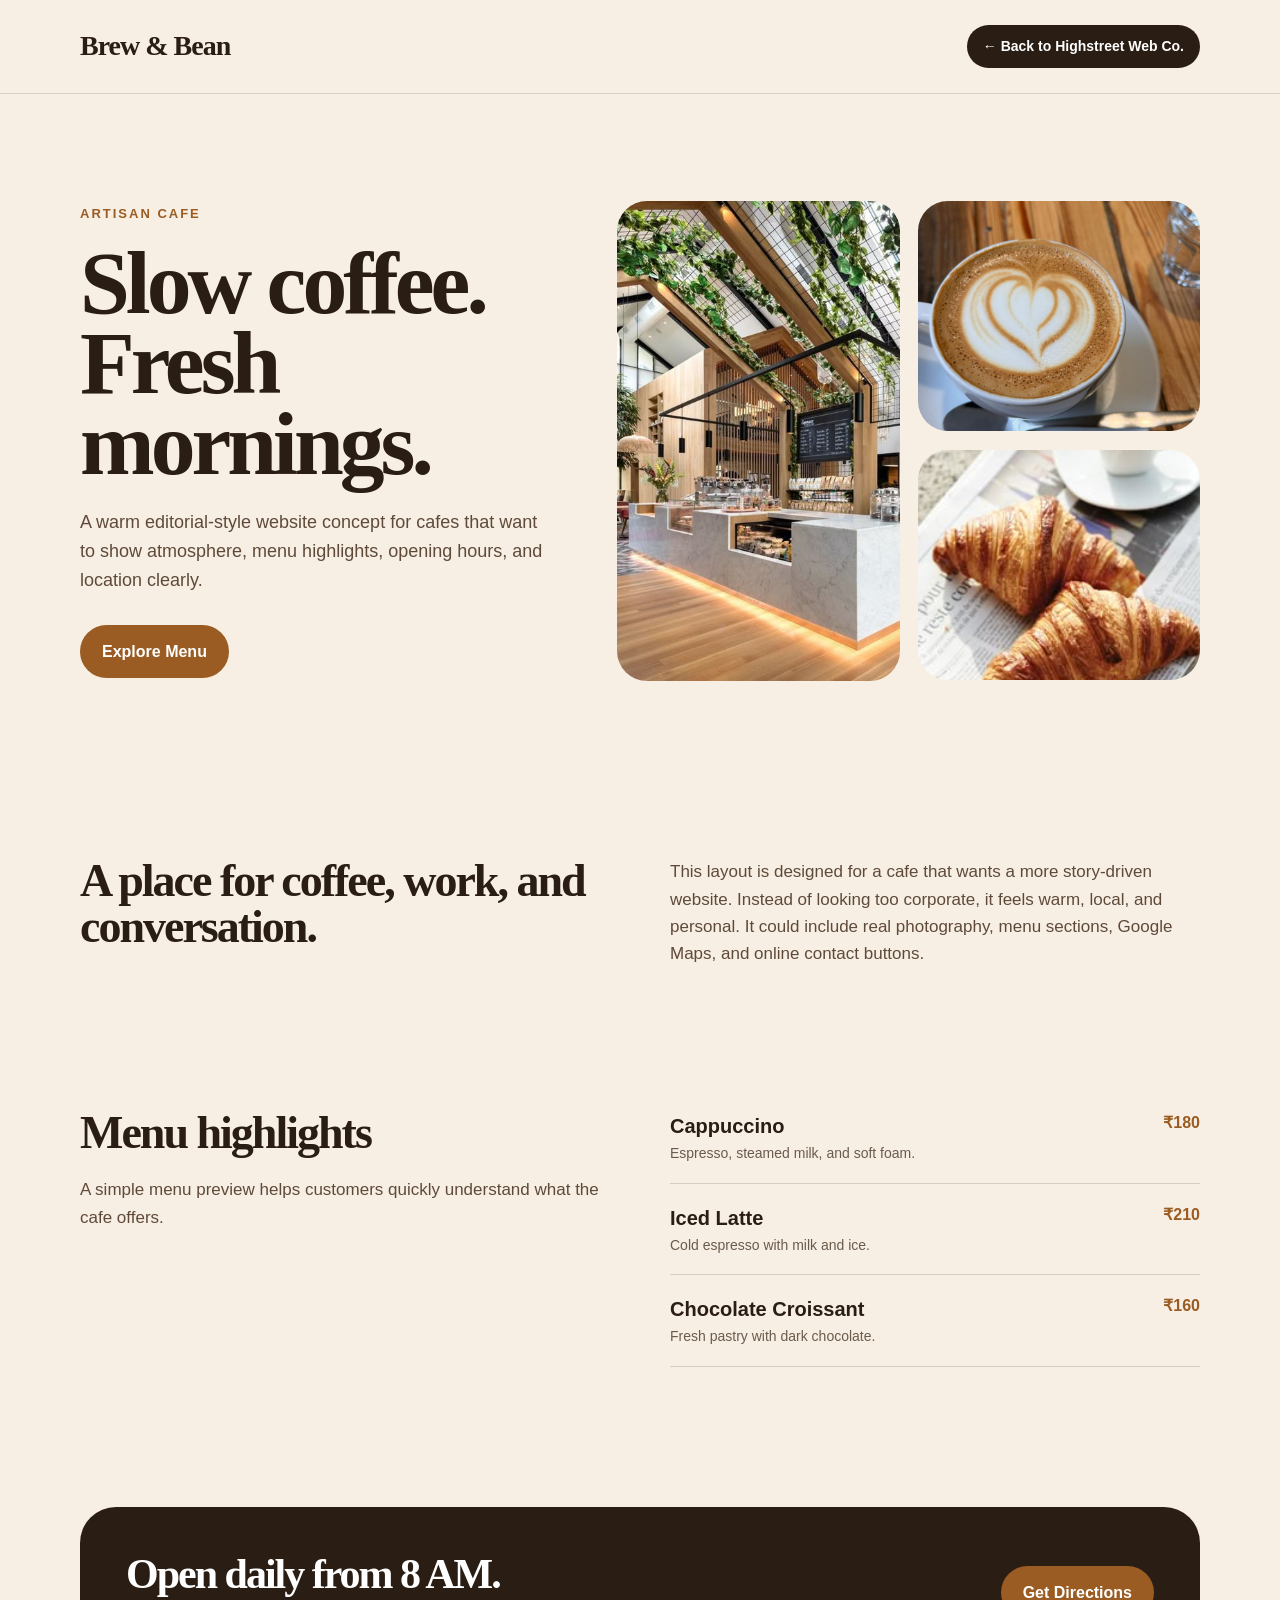
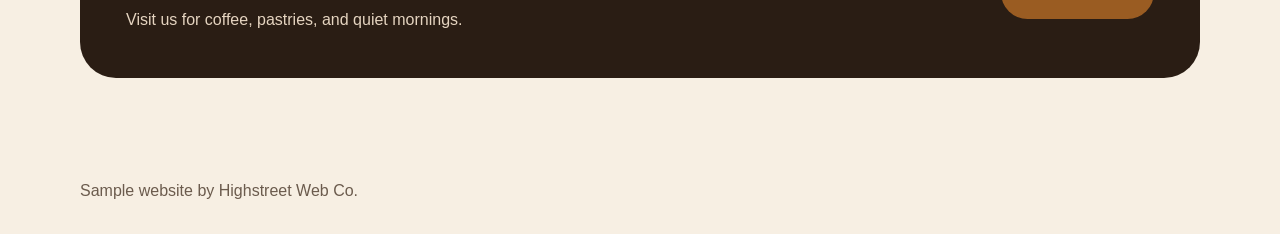
==== cafe.html @ 3121c7a8 "Add files via upload" ====
<!DOCTYPE html>
<html lang="en">
<head>
  <meta charset="UTF-8">
  <meta name="viewport" content="width=device-width, initial-scale=1.0">
  <title>Cafe Sample | Highstreet Web Co.</title>

  <style>
    *{margin:0;padding:0;box-sizing:border-box;}
    body{font-family:Georgia, serif;background:#f7efe3;color:#2a1d14;line-height:1.6;}
    a{text-decoration:none;color:inherit;}
    .container{width:min(1120px,92%);margin:auto;}

    header{
      padding:24px 0;
      border-bottom:1px solid rgba(42,29,20,0.15);
    }

    nav{
      display:flex;
      justify-content:space-between;
      align-items:center;
    }

    .logo{
      font-size:28px;
      font-weight:bold;
      letter-spacing:-1px;
    }

    .back{
      font-family:Arial, sans-serif;
      background:#2a1d14;
      color:white;
      padding:10px 16px;
      border-radius:999px;
      font-size:14px;
      font-weight:700;
    }

    .hero{
      padding:80px 0;
      display:grid;
      grid-template-columns:0.9fr 1.1fr;
      gap:60px;
      align-items:center;
    }

    .hero-text{
      padding:30px 0;
    }

    .tag{
      font-family:Arial, sans-serif;
      color:#9a5c22;
      font-weight:800;
      letter-spacing:2px;
      font-size:13px;
      margin-bottom:18px;
    }

    h1{
      font-size:clamp(52px,7vw,92px);
      line-height:0.9;
      letter-spacing:-4px;
      margin-bottom:24px;
    }

    .hero p{
      font-family:Arial, sans-serif;
      font-size:18px;
      color:#5f4a3a;
      margin-bottom:30px;
      max-width:520px;
    }

    .btn{
      display:inline-block;
      font-family:Arial, sans-serif;
      background:#9a5c22;
      color:white;
      padding:14px 22px;
      border-radius:999px;
      font-weight:800;
    }

    .photo-grid{
      display:grid;
      grid-template-columns:1fr 1fr;
      gap:18px;
    }

    .photo{
  width:100%;
  height:230px;
  border-radius:30px;
  object-fit:cover;
  display:block;
}

.photo.large{
  grid-row:span 2;
  height:480px;
}

    section{padding:70px 0;}

    .split{
      display:grid;
      grid-template-columns:1fr 1fr;
      gap:60px;
      align-items:start;
    }

    .section-title{
      font-size:46px;
      line-height:1;
      letter-spacing:-2px;
      margin-bottom:20px;
    }

    .section-text{
      font-family:Arial, sans-serif;
      color:#5f4a3a;
      font-size:17px;
    }

    .menu-list{
      display:grid;
      gap:18px;
      font-family:Arial, sans-serif;
    }

    .menu-item{
      display:flex;
      justify-content:space-between;
      gap:20px;
      padding-bottom:18px;
      border-bottom:1px solid rgba(42,29,20,0.16);
    }

    .menu-item h3{
      font-size:20px;
    }

    .menu-item p{
      color:#6b5b4d;
      font-size:14px;
    }

    .price{
      font-weight:900;
      color:#9a5c22;
    }

    .banner{
      background:#2a1d14;
      color:white;
      border-radius:36px;
      padding:46px;
      display:flex;
      justify-content:space-between;
      align-items:center;
      gap:30px;
    }

    .banner h2{
      font-size:42px;
      letter-spacing:-2px;
      line-height:1;
    }

    .banner p{
      font-family:Arial, sans-serif;
      color:#e5d4c0;
      margin-top:12px;
    }

    footer{
      padding:30px 0;
      font-family:Arial, sans-serif;
      color:#6b5b4d;
    }

    @media(max-width:850px){
      .hero,.split{grid-template-columns:1fr;}
      .photo.large{grid-row:auto;min-height:260px;}
      .banner{flex-direction:column;align-items:flex-start;}
    }
  </style>
</head>

<body>

  <header>
    <div class="container">
      <nav>
        <div class="logo">Brew & Bean</div>
        <a href="index.html" class="back">← Back to Highstreet Web Co.</a>
      </nav>
    </div>
  </header>

  <main>

    <section class="container hero">
      <div class="hero-text">
        <div class="tag">ARTISAN CAFE</div>
        <h1>Slow coffee. Fresh mornings.</h1>
        <p>
          A warm editorial-style website concept for cafes that want to show atmosphere,
          menu highlights, opening hours, and location clearly.
        </p>
        <a href="#menu" class="btn">Explore Menu</a>
      </div>

      <div class="photo-grid">
  <img src="assets/cafe-main.jpg" class="photo large" alt="Cafe interior">
  <img src="assets/cafe-1.avif" class="photo" alt="Cup of coffee">
  <img src="assets/cafe-2.jpg" class="photo" alt="Cafe pastry">
</div>
    </section>

    <section class="container split">
      <div>
        <h2 class="section-title">A place for coffee, work, and conversation.</h2>
      </div>

      <p class="section-text">
        This layout is designed for a cafe that wants a more story-driven website.
        Instead of looking too corporate, it feels warm, local, and personal.
        It could include real photography, menu sections, Google Maps, and online contact buttons.
      </p>
    </section>

    <section id="menu" class="container split">
      <div>
        <h2 class="section-title">Menu highlights</h2>
        <p class="section-text">
          A simple menu preview helps customers quickly understand what the cafe offers.
        </p>
      </div>

      <div class="menu-list">

        <div class="menu-item">
          <div>
            <h3>Cappuccino</h3>
            <p>Espresso, steamed milk, and soft foam.</p>
          </div>
          <div class="price">₹180</div>
        </div>

        <div class="menu-item">
          <div>
            <h3>Iced Latte</h3>
            <p>Cold espresso with milk and ice.</p>
          </div>
          <div class="price">₹210</div>
        </div>

        <div class="menu-item">
          <div>
            <h3>Chocolate Croissant</h3>
            <p>Fresh pastry with dark chocolate.</p>
          </div>
          <div class="price">₹160</div>
        </div>

      </div>
    </section>

    <section class="container">
      <div class="banner">
        <div>
          <h2>Open daily from 8 AM.</h2>
          <p>Visit us for coffee, pastries, and quiet mornings.</p>
        </div>
        <a href="#" class="btn">Get Directions</a>
      </div>
    </section>

  </main>

  <footer>
    <div class="container">
      Sample website by Highstreet Web Co.
    </div>
  </footer>

</body>
</html>
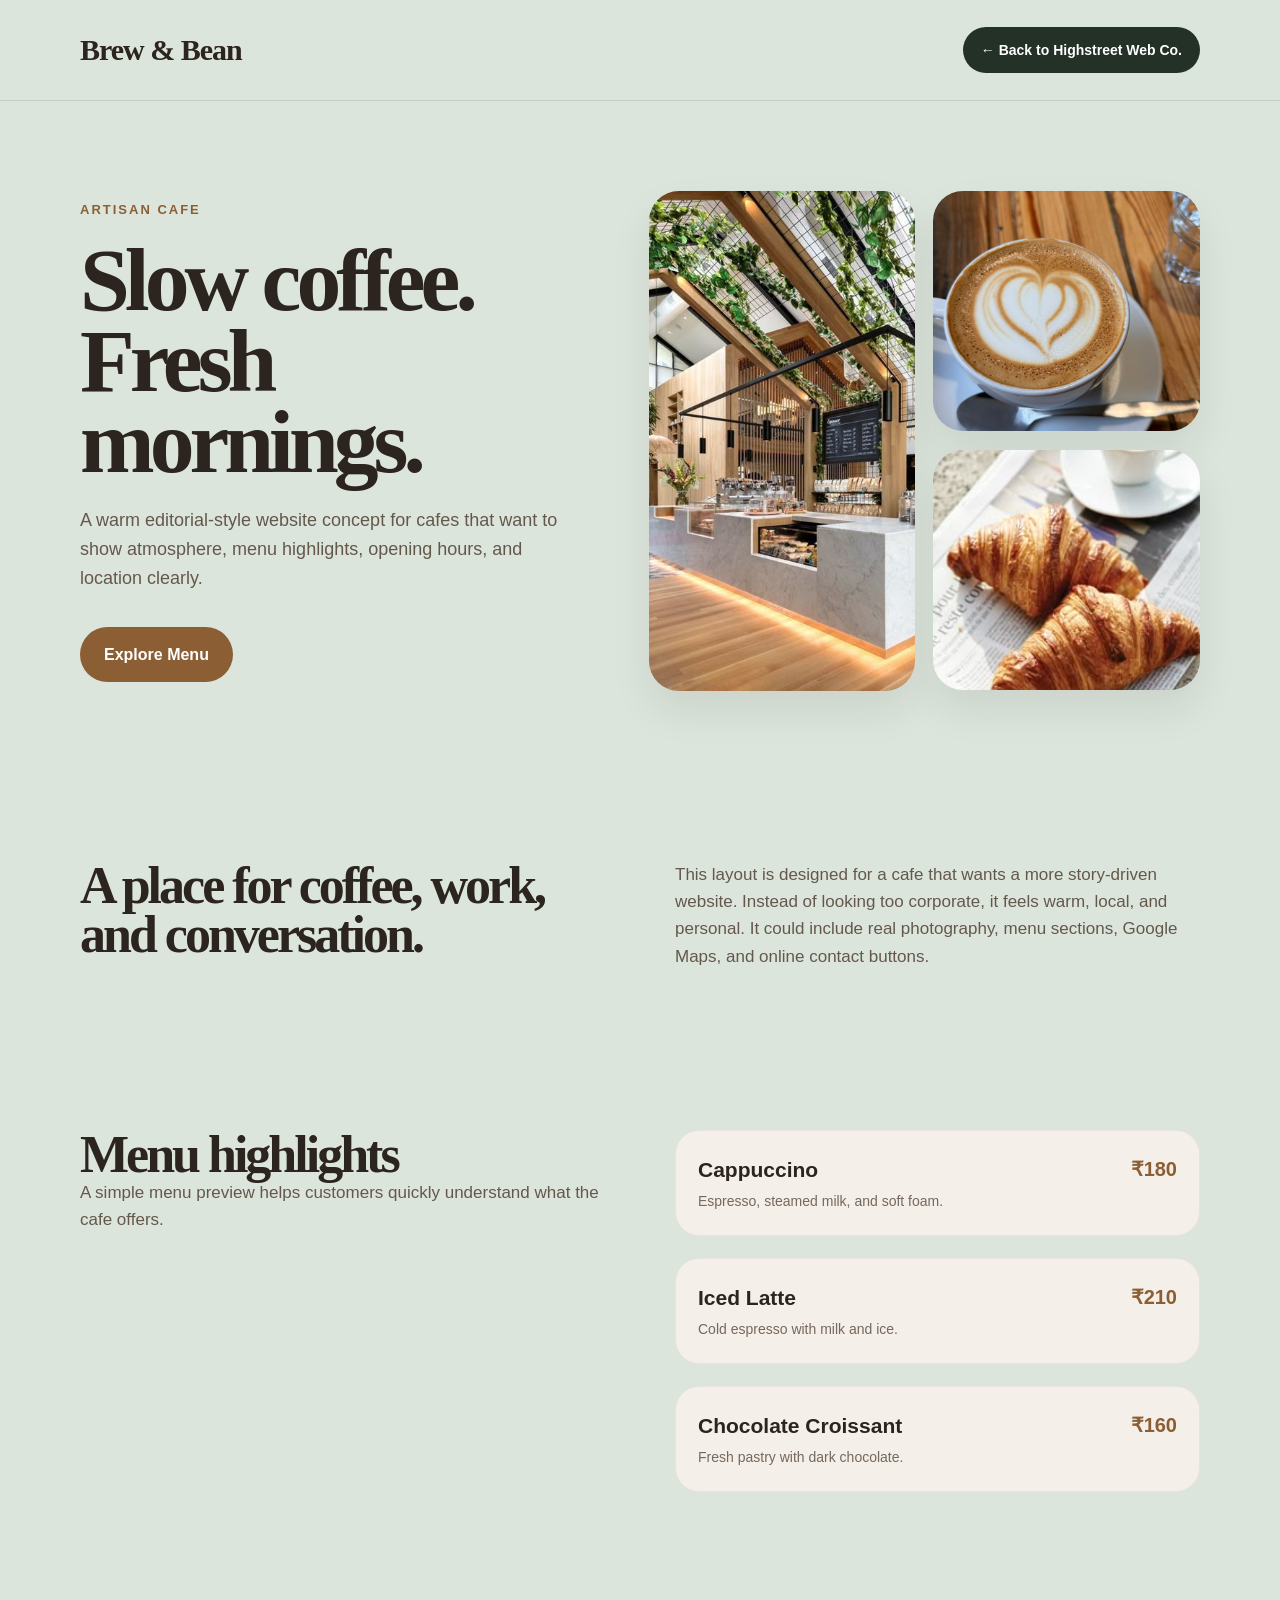
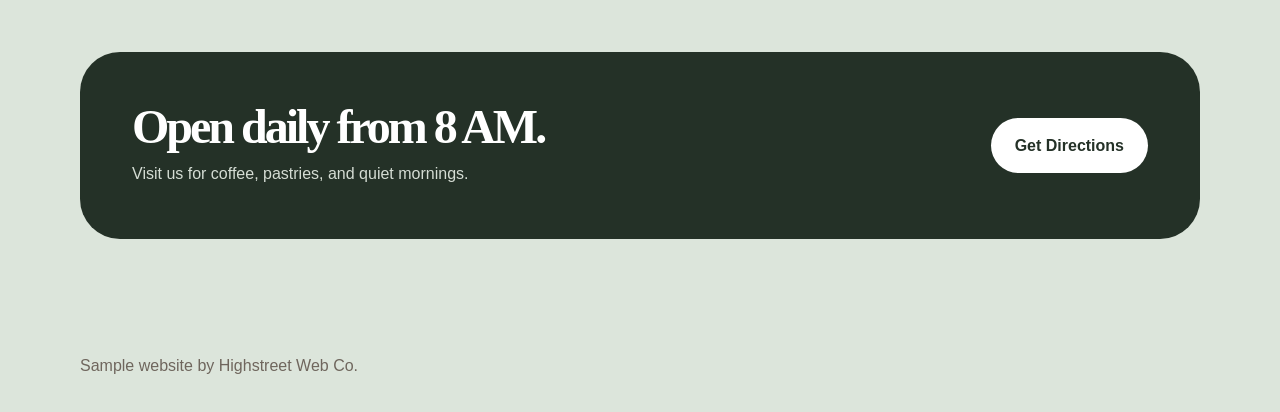
==== commit a7127fe9: "Update cafe.html" ====
--- a/cafe.html
+++ b/cafe.html
@@ -6,188 +6,319 @@
   <title>Cafe Sample | Highstreet Web Co.</title>
 
   <style>
-    *{margin:0;padding:0;box-sizing:border-box;}
-    body{font-family:Georgia, serif;background:#f7efe3;color:#2a1d14;line-height:1.6;}
-    a{text-decoration:none;color:inherit;}
-    .container{width:min(1120px,92%);margin:auto;}
-
-    header{
-      padding:24px 0;
-      border-bottom:1px solid rgba(42,29,20,0.15);
-    }
-
-    nav{
-      display:flex;
-      justify-content:space-between;
-      align-items:center;
-    }
-
-    .logo{
-      font-size:28px;
-      font-weight:bold;
-      letter-spacing:-1px;
-    }
-
-    .back{
-      font-family:Arial, sans-serif;
-      background:#2a1d14;
-      color:white;
-      padding:10px 16px;
-      border-radius:999px;
-      font-size:14px;
-      font-weight:700;
-    }
-
-    .hero{
-      padding:80px 0;
-      display:grid;
-      grid-template-columns:0.9fr 1.1fr;
-      gap:60px;
-      align-items:center;
-    }
-
-    .hero-text{
-      padding:30px 0;
-    }
-
-    .tag{
-      font-family:Arial, sans-serif;
-      color:#9a5c22;
-      font-weight:800;
-      letter-spacing:2px;
-      font-size:13px;
-      margin-bottom:18px;
-    }
-
-    h1{
-      font-size:clamp(52px,7vw,92px);
-      line-height:0.9;
-      letter-spacing:-4px;
-      margin-bottom:24px;
-    }
-
-    .hero p{
-      font-family:Arial, sans-serif;
-      font-size:18px;
-      color:#5f4a3a;
-      margin-bottom:30px;
-      max-width:520px;
-    }
-
-    .btn{
-      display:inline-block;
-      font-family:Arial, sans-serif;
-      background:#9a5c22;
-      color:white;
-      padding:14px 22px;
-      border-radius:999px;
-      font-weight:800;
-    }
-
-    .photo-grid{
-      display:grid;
-      grid-template-columns:1fr 1fr;
-      gap:18px;
-    }
-
-    .photo{
+*{
+  margin:0;
+  padding:0;
+  box-sizing:border-box;
+}
+
+:root{
+  --bg:#dce5db;
+  --card:#f4efe8;
+  --dark:#243127;
+  --text:#2c241e;
+  --muted:#64584d;
+  --accent:#8b5e34;
+  --border:rgba(44,36,30,0.12);
+}
+
+body{
+  font-family:Georgia, serif;
+  background:var(--bg);
+  color:var(--text);
+  line-height:1.6;
+}
+
+a{
+  text-decoration:none;
+  color:inherit;
+}
+
+.container{
+  width:min(1120px,92%);
+  margin:auto;
+}
+
+/* HEADER */
+
+header{
+  padding:26px 0;
+  border-bottom:1px solid var(--border);
+  background:rgba(220,229,219,0.9);
+  backdrop-filter:blur(12px);
+  position:sticky;
+  top:0;
+  z-index:100;
+}
+
+nav{
+  display:flex;
+  justify-content:space-between;
+  align-items:center;
+  gap:20px;
+}
+
+.logo{
+  font-size:30px;
+  font-weight:700;
+  letter-spacing:-1px;
+}
+
+.back{
+  font-family:Arial, sans-serif;
+  background:var(--dark);
+  color:white;
+  padding:12px 18px;
+  border-radius:999px;
+  font-size:14px;
+  font-weight:700;
+  transition:0.25s;
+}
+
+.back:hover{
+  transform:translateY(-3px);
+}
+
+/* HERO */
+
+.hero{
+  padding:90px 0;
+  display:grid;
+  grid-template-columns:0.95fr 1.05fr;
+  gap:70px;
+  align-items:center;
+}
+
+.tag{
+  font-family:Arial, sans-serif;
+  color:var(--accent);
+  font-size:13px;
+  font-weight:800;
+  letter-spacing:2px;
+  margin-bottom:20px;
+}
+
+h1{
+  font-size:clamp(56px,7vw,100px);
+  line-height:0.9;
+  letter-spacing:-5px;
+  margin-bottom:24px;
+}
+
+.hero p{
+  font-family:Arial, sans-serif;
+  color:var(--muted);
+  font-size:18px;
+  margin-bottom:34px;
+  max-width:540px;
+}
+
+.btn{
+  display:inline-flex;
+  align-items:center;
+  justify-content:center;
+  font-family:Arial, sans-serif;
+  background:var(--accent);
+  color:white;
+  padding:15px 24px;
+  border-radius:999px;
+  font-weight:800;
+  transition:0.25s;
+}
+
+.btn:hover{
+  transform:translateY(-3px);
+  opacity:0.9;
+}
+
+/* IMAGES */
+
+.photo-grid{
+  display:grid;
+  grid-template-columns:1fr 1fr;
+  gap:18px;
+}
+
+.photo{
   width:100%;
-  height:230px;
+  height:240px;
   border-radius:30px;
   object-fit:cover;
   display:block;
+  box-shadow:0 20px 40px rgba(0,0,0,0.08);
 }
 
 .photo.large{
   grid-row:span 2;
-  height:480px;
-}
-
-    section{padding:70px 0;}
-
-    .split{
-      display:grid;
-      grid-template-columns:1fr 1fr;
-      gap:60px;
-      align-items:start;
-    }
-
-    .section-title{
-      font-size:46px;
-      line-height:1;
-      letter-spacing:-2px;
-      margin-bottom:20px;
-    }
-
-    .section-text{
-      font-family:Arial, sans-serif;
-      color:#5f4a3a;
-      font-size:17px;
-    }
-
-    .menu-list{
-      display:grid;
-      gap:18px;
-      font-family:Arial, sans-serif;
-    }
-
-    .menu-item{
-      display:flex;
-      justify-content:space-between;
-      gap:20px;
-      padding-bottom:18px;
-      border-bottom:1px solid rgba(42,29,20,0.16);
-    }
-
-    .menu-item h3{
-      font-size:20px;
-    }
-
-    .menu-item p{
-      color:#6b5b4d;
-      font-size:14px;
-    }
-
-    .price{
-      font-weight:900;
-      color:#9a5c22;
-    }
-
-    .banner{
-      background:#2a1d14;
-      color:white;
-      border-radius:36px;
-      padding:46px;
-      display:flex;
-      justify-content:space-between;
-      align-items:center;
-      gap:30px;
-    }
-
-    .banner h2{
-      font-size:42px;
-      letter-spacing:-2px;
-      line-height:1;
-    }
-
-    .banner p{
-      font-family:Arial, sans-serif;
-      color:#e5d4c0;
-      margin-top:12px;
-    }
-
-    footer{
-      padding:30px 0;
-      font-family:Arial, sans-serif;
-      color:#6b5b4d;
-    }
-
-    @media(max-width:850px){
-      .hero,.split{grid-template-columns:1fr;}
-      .photo.large{grid-row:auto;min-height:260px;}
-      .banner{flex-direction:column;align-items:flex-start;}
-    }
-  </style>
+  height:500px;
+}
+
+/* GENERAL */
+
+section{
+  padding:80px 0;
+}
+
+.split{
+  display:grid;
+  grid-template-columns:1fr 1fr;
+  gap:70px;
+  align-items:start;
+}
+
+.section-title{
+  font-size:52px;
+  line-height:0.95;
+  letter-spacing:-3px;
+}
+
+.section-text{
+  font-family:Arial, sans-serif;
+  color:var(--muted);
+  font-size:17px;
+}
+
+/* MENU */
+
+.menu-list{
+  display:grid;
+  gap:22px;
+  font-family:Arial, sans-serif;
+}
+
+.menu-item{
+  display:flex;
+  justify-content:space-between;
+  gap:24px;
+  padding:22px;
+  border-radius:24px;
+  background:var(--card);
+  border:1px solid rgba(0,0,0,0.05);
+}
+
+.menu-item h3{
+  font-size:21px;
+  margin-bottom:4px;
+}
+
+.menu-item p{
+  color:#76685d;
+  font-size:14px;
+}
+
+.price{
+  color:var(--accent);
+  font-weight:900;
+  font-size:20px;
+}
+
+/* BANNER */
+
+.banner{
+  background:var(--dark);
+  color:white;
+  border-radius:40px;
+  padding:52px;
+  display:flex;
+  justify-content:space-between;
+  align-items:center;
+  gap:30px;
+}
+
+.banner h2{
+  font-size:48px;
+  line-height:0.95;
+  letter-spacing:-3px;
+}
+
+.banner p{
+  font-family:Arial, sans-serif;
+  color:#d5ddd4;
+  margin-top:12px;
+}
+
+.banner .btn{
+  background:white;
+  color:var(--dark);
+}
+
+/* FOOTER */
+
+footer{
+  padding:34px 0;
+  font-family:Arial, sans-serif;
+  color:#6f665d;
+}
+
+/* RESPONSIVE */
+
+@media(max-width:900px){
+
+  .hero,
+  .split{
+    grid-template-columns:1fr;
+    gap:50px;
+  }
+
+  .photo.large{
+    grid-row:auto;
+    height:300px;
+  }
+
+  .banner{
+    flex-direction:column;
+    align-items:flex-start;
+  }
+}
+
+@media(max-width:700px){
+
+  .hero,
+  .split,
+  .photo-grid{
+    grid-template-columns:1fr;
+  }
+
+  .container{
+    width:min(100% - 32px, 1120px);
+  }
+
+  h1{
+    font-size:48px;
+    line-height:1;
+    letter-spacing:-2px;
+  }
+
+  .section-title{
+    font-size:40px;
+    line-height:1;
+  }
+
+  .hero{
+    padding-top:60px;
+  }
+
+  .photo{
+    height:260px;
+  }
+
+  .photo.large{
+    height:320px;
+  }
+
+  .btn{
+    width:100%;
+  }
+
+  .banner{
+    padding:36px;
+  }
+
+  .banner h2{
+    font-size:38px;
+  }
+}
+</style>
 </head>
 
 <body>
@@ -196,7 +327,7 @@
     <div class="container">
       <nav>
         <div class="logo">Brew & Bean</div>
-        <a href="index.html" class="back">← Back to Highstreet Web Co.</a>
+        <a href="index.html#sample" class="back">← Back to Highstreet Web Co.</a>
       </nav>
     </div>
   </header>
@@ -289,4 +420,4 @@
   </footer>
 
 </body>
-</html>+</html>
